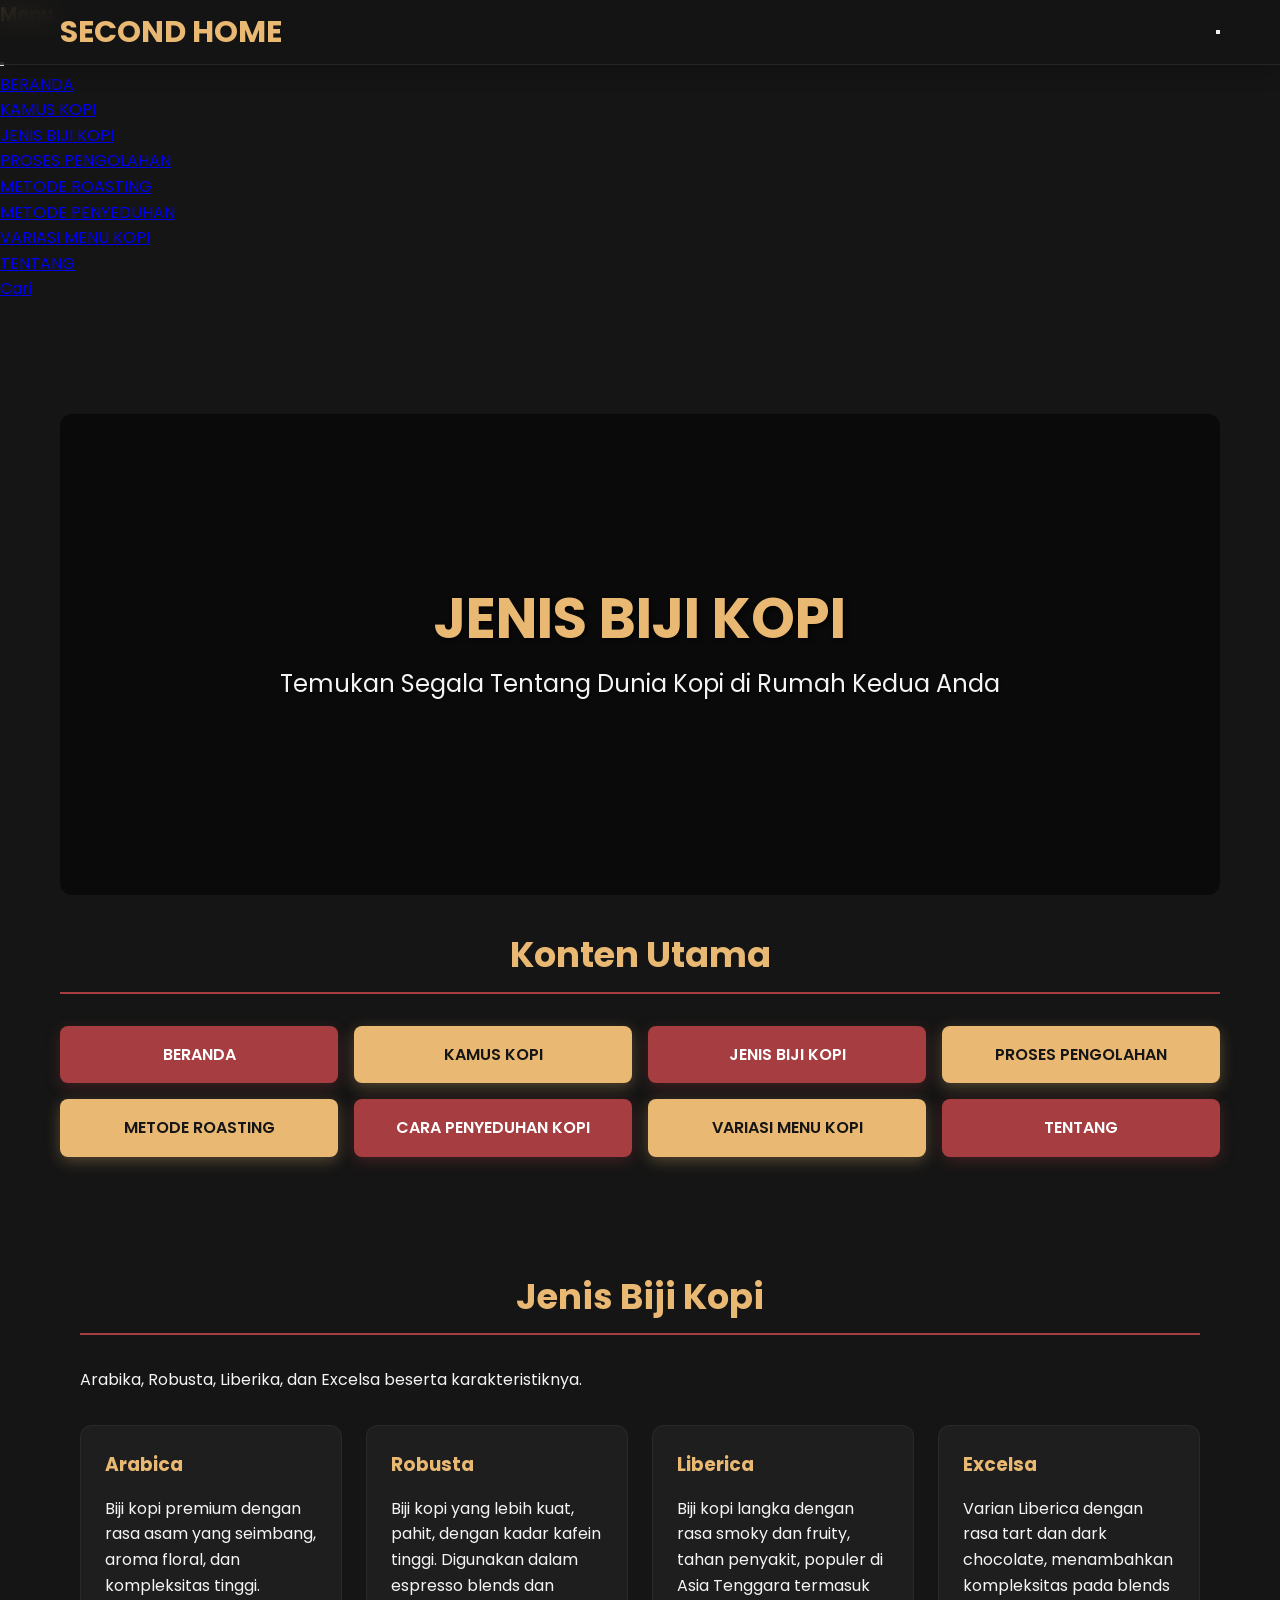
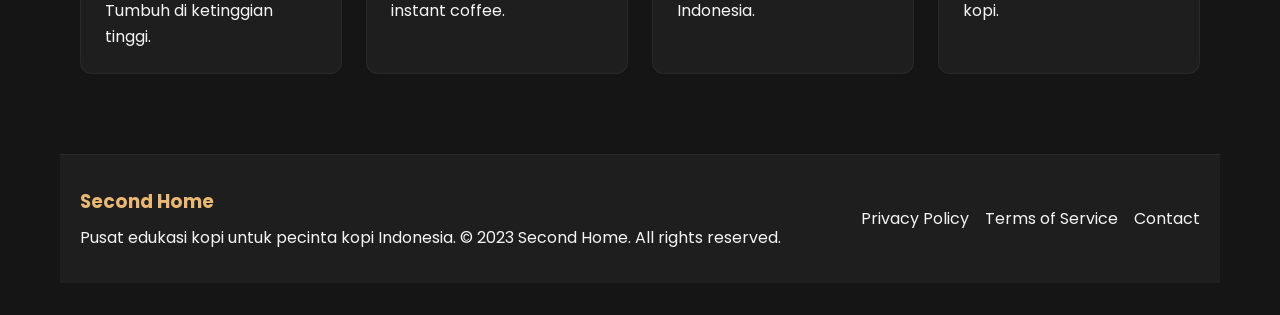
==== biji.html @ 1b3e46ab "progress" ====
<!DOCTYPE html>
<html lang="id">
<head>
    <meta charset="UTF-8">
    <meta name="viewport" content="width=device-width, initial-scale=1.0">
    <title>Jenis Biji Kopi - Second Home</title>
    <link rel="preconnect" href="https://fonts.googleapis.com">
    <link rel="preconnect" href="https://fonts.gstatic.com" crossorigin>
    <link href="https://fonts.googleapis.com/css2?family=Poppins:wght@400;500;600;700&display=swap" rel="stylesheet">

    <style>
        /* --- VARIABEL WARNA & GLOBAL --- */
        :root {
            --primary-dark: #151515;
            --accent-red: #A63D40;
            --accent-gold: #E9B872;
            --light-gold: #f5d4a1;
            --text-light: #f4f4f4;
            --bg-card: #2c2c2c;
            --bg-section: #1e1e1e;
        }

        * { margin: 0; padding: 0; box-sizing: border-box; }
        html { scroll-behavior: smooth; }

        body {
            font-family: 'Poppins', sans-serif;
            background-color: var(--primary-dark);
            color: var(--text-light);
            line-height: 1.6;
        }

        .container {
            max-width: 1200px;
            margin: 0 auto;
            padding: 0 20px;
        }

        /* --- TYPOGRAPHY --- */
        h1, h2, h3 {
            color: var(--accent-gold);
            margin-bottom: 1rem;
        }

        h2 {
            font-size: 2.2rem;
            text-align: center;
            margin-bottom: 2rem;
            padding-bottom: .5rem;
            border-bottom: 2px solid var(--accent-red);
        }

        /* --- HEADER NAVIGASI --- */
        .main-header {
            background-color: rgba(21, 21, 21, 0.85);
            padding: .8rem 0;
            position: fixed;
            width: 100%;
            top: 0;
            z-index: 1000;
            backdrop-filter: blur(12px);
            border-bottom: 1px solid rgba(255,255,255,0.08);
            box-shadow: 0 4px 20px rgba(0,0,0,0.25);
        }

        .main-header .container {
            display: flex;
            justify-content: space-between;
            align-items: center;
        }

        .logo-container {
            display: flex;
            align-items: center;
            gap: 0.5rem;
        }

        .logo-icon {
            font-size: 2rem;
            color: var(--accent-gold);
        }

        .logo {
            color: var(--accent-gold);
            font-size: 1.9rem;
            font-weight: 700;
            margin: 0;
            line-height: 1;
        }

        .main-nav ul {
            list-style: none;
            display: flex;
            gap: 2rem;
            align-items: center;
        }

        .nav-icon {
            font-size: 1.5rem;
            color: var(--text-light);
            text-decoration: none;
            padding: 0.5rem;
            border-radius: 4px;
            transition: 0.25s;
        }

        .nav-icon:hover {
            background: rgba(255, 255, 255, 0.1);
            color: var(--accent-gold);
        }

        .main-nav a {
            color: var(--text-light);
            text-decoration: none;
            padding: .55rem 1rem;
            border-radius: 8px;
            transition: .25s;
        }

        .main-nav a:hover,
        .main-nav a.active {
            background: var(--accent-red);
            color: white;
        }

        .main-content { margin-top: 80px; padding: 2rem 0; }

        .bean-card {
            background: var(--bg-section);
            padding: 1.5rem;
            border-radius: 12px;
            border: 1px solid rgba(255,255,255,0.05);
        }

        .bean-card:hover {
            transform: translateY(-5px);
            transition: 0.3s;
        }

        /* --- FOOTER --- */
        .footer {
            background: var(--bg-section);
            padding: 2rem 0;
            margin-top: 3rem;
            border-top: 1px solid rgba(255,255,255,0.05);
        }

        .footer .container > div {
            display: flex;
            justify-content: space-between;
            align-items: center;
            flex-wrap: wrap;
            gap: 1rem;
        }

        .footer-info h3 {
            color: var(--accent-gold);
            margin-bottom: 0.5rem;
        }

        .footer-info p {
            color: var(--text-light);
        }

        .footer-links {
            display: flex;
            gap: 1rem;
        }

        .footer-links a {
            color: var(--text-light);
            text-decoration: none;
        }

        .footer-links a:hover {
            color: var(--accent-gold);
        }
    </style>
</head>
<body>

<header class="main-header">
        <div class="container">
            <div class="logo-container">
                <h1 class="logo">SECOND HOME</h1>
            </div>
            <nav class="main-nav">
                <ul>
                    <li><a href="#" class="nav-icon"><i class="fas fa-search"></i></a></li>
                    <li><a href="#" class="nav-icon"><i class="fas fa-bars"></i></a></li>
                </ul>
            </nav>
            <button class="mobile-menu-toggle" id="mobileMenuToggle">
                <i class="fas fa-bars"></i>
            </button>
        </div>
    </header>

    <!-- Mobile Menu -->
    <div class="mobile-menu" id="mobileMenu">
        <div class="mobile-menu-header">
            <h3 style="color: var(--accent-gold);">Menu</h3>
            <button class="mobile-menu-close" id="mobileMenuClose">
                <i class="fas fa-times"></i>
            </button>
        </div>
        <ul>
            <li><a href="index.html">BERANDA</a></li>
            <li><a href="kamus.html">KAMUS KOPI</a></li>
            <li><a href="biji.html">JENIS BIJI KOPI</a></li>
            <li><a href="proses.html">PROSES PENGOLAHAN</a></li>
            <li><a href="roasting.html">METODE ROASTING</a></li>
            <li><a href="seduh.html">METODE PENYEDUHAN</a></li>
            <li><a href="menu.html">VARIASI MENU KOPI</a></li>
            <li><a href="tentang.html">TENTANG</a></li>
            <li><a href="#"><i class="fas fa-search"></i> Cari</a></li>
        </ul>
    </div>
    <div class="overlay" id="overlay"></div>

    <main class="main-content">
        <div class="container">
            <!-- Hero Section -->
            <div class="hero-section" style="text-align: center; padding: 10rem 0; background: linear-gradient(rgba(0,0,0,0.5), rgba(0,0,0,0.5)), url('https://images.unsplash.com/photo-1495474472287-4d71bcdd2085?ixlib=rb-4.0.3&ixid=M3wxMjA3fDB8MHxwaG90by1wYWdlfHx8fGVufDB8fHx8fA%3D%3D&auto=format&fit=crop&w=2070&q=80'); background-size: cover; background-position: center; border-radius: 12px; margin-bottom: 2rem;">
                <div class="hero-content" style="max-width: 1200px; margin: 0 auto;">
                    <h1 style="font-size: 3.5rem; color: var(--accent-gold); margin-bottom: 0.1rem; text-shadow: 2px 2px 4px rgba(0,0,0,0.7);">JENIS BIJI KOPI</h1>
                    <p style="font-size: 1.5rem; color: var(--text-light); margin-bottom: 2rem; text-shadow: 1px 1px 2px rgba(0,0,0,0.7);">Temukan Segala Tentang Dunia Kopi di Rumah Kedua Anda</p>
                </div>
            </div>

            <!-- Buttons to Main Features -->
            <div class="features-buttons" style="text-align: center; margin-bottom: 3rem;">
                <h2 style="color: var(--accent-gold); margin-bottom: 2rem;">Konten Utama</h2>
                <div style="display: grid; grid-template-columns: repeat(4, 1fr); gap: 1rem; justify-content: center; max-width: 1200px; margin: 0 auto;">
                    <a href="index.html" class="feature-btn" style="background: var(--accent-red); color: white; padding: 1rem 2rem; text-decoration: none; border-radius: 8px; font-weight: 600; transition: 0.3s; box-shadow: 0 4px 15px rgba(166, 61, 64, 0.3);">BERANDA</a>
                    <a href="kamus.html" class="feature-btn" style="background: var(--accent-gold); color: var(--primary-dark); padding: 1rem 2rem; text-decoration: none; border-radius: 8px; font-weight: 600; transition: 0.3s; box-shadow: 0 4px 15px rgba(233, 184, 114, 0.3);">KAMUS KOPI</a>
                    <a href="proses.html" class="feature-btn" style="background: var(--accent-red); color: white; padding: 1rem 2rem; text-decoration: none; border-radius: 8px; font-weight: 600; transition: 0.3s; box-shadow: 0 4px 15px rgba(166, 61, 64, 0.3);">JENIS BIJI KOPI</a>
                    <a href="roasting.html" class="feature-btn" style="background: var(--accent-gold); color: var(--primary-dark); padding: 1rem 2rem; text-decoration: none; border-radius: 8px; font-weight: 600; transition: 0.3s; box-shadow: 0 4px 15px rgba(233, 184, 114, 0.3);">PROSES PENGOLAHAN</a>
                    <a href="seduh.html" class="feature-btn" style="background: var(--accent-gold); color: var(--primary-dark); padding: 1rem 2rem; text-decoration: none; border-radius: 8px; font-weight: 600; transition: 0.3s; box-shadow: 0 4px 15px rgba(233, 184, 114, 0.3);">METODE ROASTING</a>
                    <a href="seduh.html" class="feature-btn" style="background: var(--accent-red); color: white; padding: 1rem 2rem; text-decoration: none; border-radius: 8px; font-weight: 600; transition: 0.3s; box-shadow: 0 4px 15px rgba(166, 61, 64, 0.3);">CARA PENYEDUHAN KOPI</a>
                    <a href="menu.html" class="feature-btn" style="background: var(--accent-gold); color: var(--primary-dark); padding: 1rem 2rem; text-decoration: none; border-radius: 8px; font-weight: 600; transition: 0.3s; box-shadow: 0 4px 15px rgba(233, 184, 114, 0.3);">VARIASI MENU KOPI</a>
                    <a href="seduh.html" class="feature-btn" style="background: var(--accent-red); color: white; padding: 1rem 2rem; text-decoration: none; border-radius: 8px; font-weight: 600; transition: 0.3s; box-shadow: 0 4px 15px rgba(166, 61, 64, 0.3);">TENTANG</a>
                </div>
            </div>
<main class="main-content">
    <div class="container">
        <h2>Jenis Biji Kopi</h2>
        <p>Arabika, Robusta, Liberika, dan Excelsa beserta karakteristiknya.</p>
        <div style="display: grid; grid-template-columns: repeat(auto-fit, minmax(250px, 1fr)); gap: 1.5rem; margin-top: 2rem;">
            <div class="bean-card">
                <h3>Arabica</h3>
                <p>Biji kopi premium dengan rasa asam yang seimbang, aroma floral, dan kompleksitas tinggi. Tumbuh di ketinggian tinggi.</p>
            </div>
            <div class="bean-card">
                <h3>Robusta</h3>
                <p>Biji kopi yang lebih kuat, pahit, dengan kadar kafein tinggi. Digunakan dalam espresso blends dan instant coffee.</p>
            </div>
            <div class="bean-card">
                <h3>Liberica</h3>
                <p>Biji kopi langka dengan rasa smoky dan fruity, tahan penyakit, populer di Asia Tenggara termasuk Indonesia.</p>
            </div>
            <div class="bean-card">
                <h3>Excelsa</h3>
                <p>Varian Liberica dengan rasa tart dan dark chocolate, menambahkan kompleksitas pada blends kopi.</p>
            </div>
        </div>
    </div>
</main>

<footer class="footer">
    <div class="container">
        <div>
            <div class="footer-info">
                <h3>Second Home</h3>
                <p>Pusat edukasi kopi untuk pecinta kopi Indonesia. © 2023 Second Home. All rights reserved.</p>
            </div>
            <div class="footer-links">
                <a href="#">Privacy Policy</a>
                <a href="#">Terms of Service</a>
                <a href="#">Contact</a>
            </div>
        </div>
    </div>
</footer>

</body>
</html>
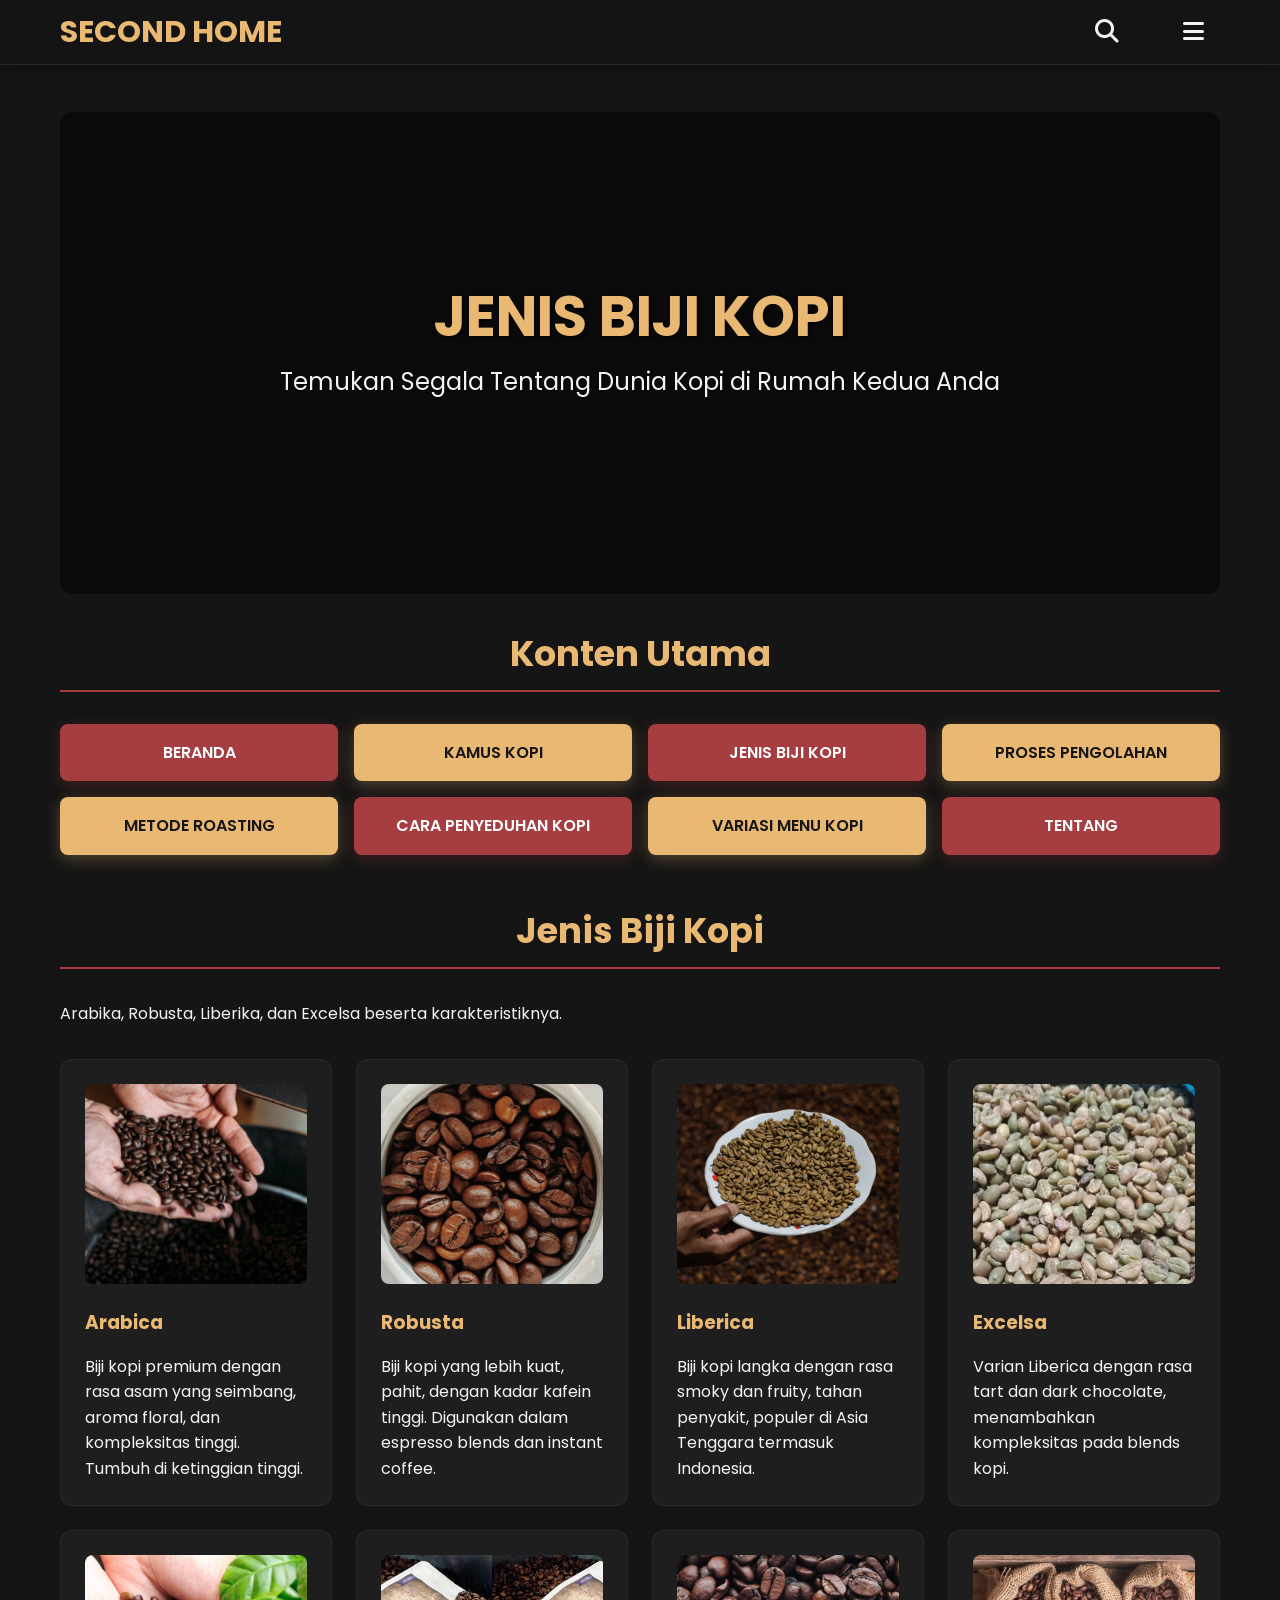
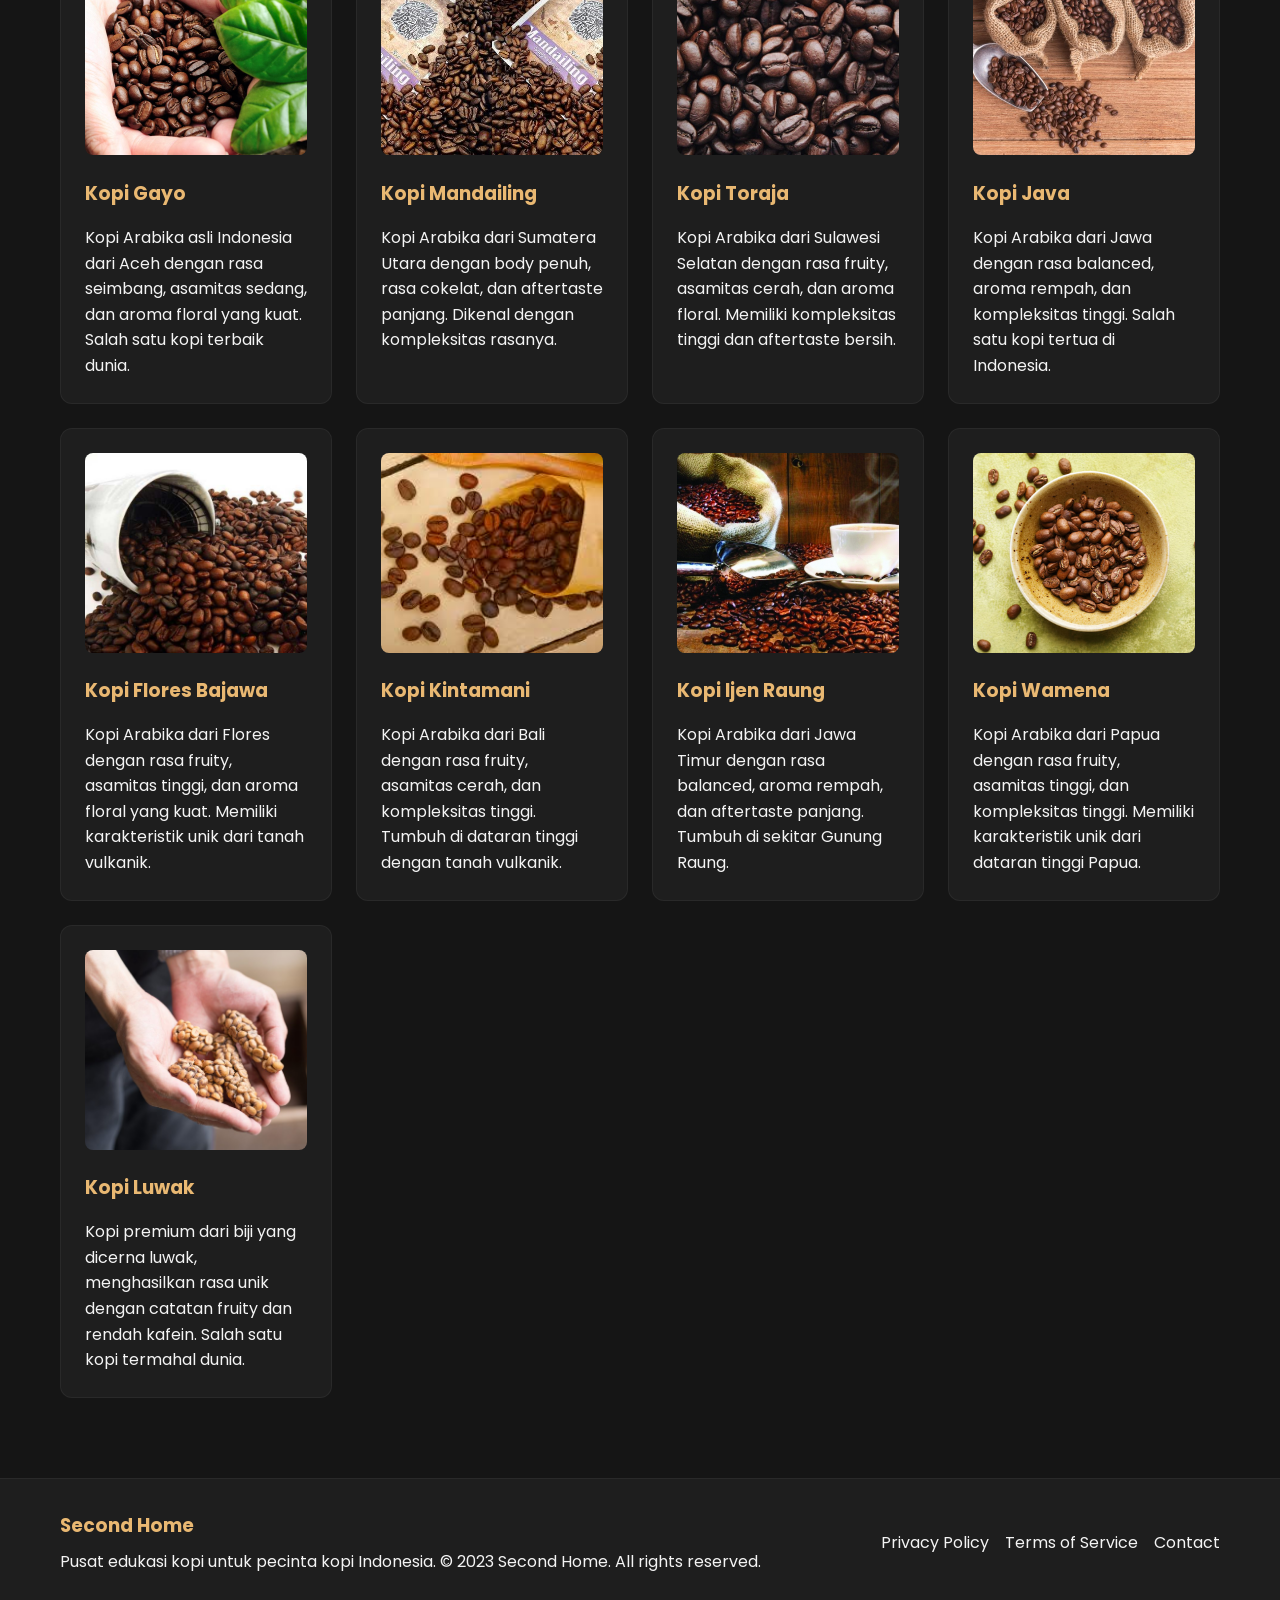
==== commit c80efa8b: "progress" ====
--- a/biji.html
+++ b/biji.html
@@ -7,6 +7,7 @@
     <link rel="preconnect" href="https://fonts.googleapis.com">
     <link rel="preconnect" href="https://fonts.gstatic.com" crossorigin>
     <link href="https://fonts.googleapis.com/css2?family=Poppins:wght@400;500;600;700&display=swap" rel="stylesheet">
+    <link rel="stylesheet" href="https://cdnjs.cloudflare.com/ajax/libs/font-awesome/6.4.0/css/all.min.css">
 
     <style>
         /* --- VARIABEL WARNA & GLOBAL --- */
@@ -123,18 +124,22 @@
             color: white;
         }
 
-        .main-content { margin-top: 80px; padding: 2rem 0; }
+        .main-content { 
+            margin-top: 80px; 
+            padding: 2rem 0; 
+        }
 
         .bean-card {
             background: var(--bg-section);
             padding: 1.5rem;
             border-radius: 12px;
             border: 1px solid rgba(255,255,255,0.05);
+            transition: transform 0.3s ease, box-shadow 0.3s ease;
         }
 
         .bean-card:hover {
             transform: translateY(-5px);
-            transition: 0.3s;
+            box-shadow: 0 10px 20px rgba(0,0,0,0.2);
         }
 
         /* --- FOOTER --- */
@@ -175,93 +180,328 @@
         .footer-links a:hover {
             color: var(--accent-gold);
         }
+
+        /* Mobile Menu Styles */
+        .mobile-menu-toggle {
+            display: none;
+            background: none;
+            border: none;
+            color: var(--text-light);
+            font-size: 1.5rem;
+            cursor: pointer;
+        }
+
+        .mobile-menu {
+            display: none;
+            position: fixed;
+            top: 0;
+            right: -100%;
+            width: 80%;
+            max-width: 300px;
+            height: 100vh;
+            background-color: var(--primary-dark);
+            z-index: 1001;
+            padding: 2rem;
+            transition: right 0.3s ease;
+            box-shadow: -5px 0 15px rgba(0, 0, 0, 0.3);
+            overflow-y: auto;
+        }
+
+        .mobile-menu.active {
+            right: 0;
+        }
+
+        .mobile-menu-header {
+            display: flex;
+            justify-content: space-between;
+            align-items: center;
+            margin-bottom: 2rem;
+            padding-bottom: 1rem;
+            border-bottom: 1px solid rgba(255, 255, 255, 0.1);
+        }
+
+        .mobile-menu-close {
+            background: none;
+            border: none;
+            color: var(--text-light);
+            font-size: 1.5rem;
+            cursor: pointer;
+        }
+
+        .mobile-menu ul {
+            list-style: none;
+        }
+
+        .mobile-menu li {
+            margin-bottom: 1rem;
+        }
+
+        .mobile-menu a {
+            color: var(--text-light);
+            text-decoration: none;
+            font-size: 1.1rem;
+            display: block;
+            padding: 0.8rem 1rem;
+            border-radius: 8px;
+            transition: background-color 0.3s;
+        }
+
+        .mobile-menu a:hover {
+            background-color: var(--accent-red);
+        }
+
+        .overlay {
+            display: none;
+            position: fixed;
+            top: 0;
+            left: 0;
+            width: 100%;
+            height: 100%;
+            background-color: rgba(0, 0, 0, 0.5);
+            z-index: 999;
+        }
+
+        .overlay.active {
+            display: block;
+        }
+
+        /* Media Queries untuk Responsif */
+        @media (max-width: 992px) {
+            .features-buttons div {
+                grid-template-columns: repeat(2, 1fr) !important;
+            }
+        }
+
+        @media (max-width: 768px) {
+            .main-header {
+                padding: 1rem 0;
+            }
+            
+            .logo {
+                font-size: 1.5rem;
+            }
+            
+            .main-nav {
+                display: none;
+            }
+            
+            .mobile-menu-toggle {
+                display: block;
+            }
+            
+            .main-content {
+                margin-top: 70px;
+                padding: 1rem 0;
+            }
+            
+            .container {
+                padding: 0 15px;
+            }
+            
+            h2 {
+                font-size: 1.8rem;
+            }
+            
+            .hero-section {
+                padding: 5rem 0 !important;
+            }
+            
+            .hero-section h1 {
+                font-size: 2.5rem !important;
+            }
+            
+            .hero-section p {
+                font-size: 1.2rem !important;
+            }
+            
+            .features-buttons div {
+                grid-template-columns: 1fr !important;
+                gap: 1rem !important;
+            }
+            
+            .feature-btn {
+                padding: 1rem !important;
+                font-size: 0.9rem !important;
+            }
+            
+            .bean-card {
+                padding: 1.2rem !important;
+            }
+            
+            .footer .container > div {
+                flex-direction: column;
+                text-align: center;
+            }
+            
+            .footer-links {
+                margin-top: 1rem;
+            }
+        }
+
+        @media (max-width: 480px) {
+            .hero-section h1 {
+                font-size: 2rem !important;
+            }
+            
+            .hero-section p {
+                font-size: 1rem !important;
+            }
+            
+            .feature-btn {
+                padding: 0.8rem 1.5rem !important;
+                font-size: 0.85rem !important;
+            }
+            
+            .bean-card {
+                padding: 1rem !important;
+            }
+            
+            .bean-card h3 {
+                font-size: 1.1rem;
+            }
+            
+            .bean-card p {
+                font-size: 0.9rem;
+            }
+        }
     </style>
 </head>
 <body>
 
 <header class="main-header">
-        <div class="container">
-            <div class="logo-container">
-                <h1 class="logo">SECOND HOME</h1>
-            </div>
-            <nav class="main-nav">
-                <ul>
-                    <li><a href="#" class="nav-icon"><i class="fas fa-search"></i></a></li>
-                    <li><a href="#" class="nav-icon"><i class="fas fa-bars"></i></a></li>
-                </ul>
-            </nav>
-            <button class="mobile-menu-toggle" id="mobileMenuToggle">
-                <i class="fas fa-bars"></i>
-            </button>
+    <div class="container">
+        <div class="logo-container">
+            <h1 class="logo">SECOND HOME</h1>
         </div>
-    </header>
-
-    <!-- Mobile Menu -->
-    <div class="mobile-menu" id="mobileMenu">
-        <div class="mobile-menu-header">
-            <h3 style="color: var(--accent-gold);">Menu</h3>
-            <button class="mobile-menu-close" id="mobileMenuClose">
-                <i class="fas fa-times"></i>
-            </button>
-        </div>
-        <ul>
-            <li><a href="index.html">BERANDA</a></li>
-            <li><a href="kamus.html">KAMUS KOPI</a></li>
-            <li><a href="biji.html">JENIS BIJI KOPI</a></li>
-            <li><a href="proses.html">PROSES PENGOLAHAN</a></li>
-            <li><a href="roasting.html">METODE ROASTING</a></li>
-            <li><a href="seduh.html">METODE PENYEDUHAN</a></li>
-            <li><a href="menu.html">VARIASI MENU KOPI</a></li>
-            <li><a href="tentang.html">TENTANG</a></li>
-            <li><a href="#"><i class="fas fa-search"></i> Cari</a></li>
-        </ul>
+        <nav class="main-nav">
+            <ul>
+                <li><a href="#" class="nav-icon"><i class="fas fa-search"></i></a></li>
+                <li><a href="#" class="nav-icon"><i class="fas fa-bars"></i></a></li>
+            </ul>
+        </nav>
+        <button class="mobile-menu-toggle" id="mobileMenuToggle">
+            <i class="fas fa-bars"></i>
+        </button>
     </div>
-    <div class="overlay" id="overlay"></div>
-
-    <main class="main-content">
-        <div class="container">
-            <!-- Hero Section -->
-            <div class="hero-section" style="text-align: center; padding: 10rem 0; background: linear-gradient(rgba(0,0,0,0.5), rgba(0,0,0,0.5)), url('https://images.unsplash.com/photo-1495474472287-4d71bcdd2085?ixlib=rb-4.0.3&ixid=M3wxMjA3fDB8MHxwaG90by1wYWdlfHx8fGVufDB8fHx8fA%3D%3D&auto=format&fit=crop&w=2070&q=80'); background-size: cover; background-position: center; border-radius: 12px; margin-bottom: 2rem;">
-                <div class="hero-content" style="max-width: 1200px; margin: 0 auto;">
-                    <h1 style="font-size: 3.5rem; color: var(--accent-gold); margin-bottom: 0.1rem; text-shadow: 2px 2px 4px rgba(0,0,0,0.7);">JENIS BIJI KOPI</h1>
-                    <p style="font-size: 1.5rem; color: var(--text-light); margin-bottom: 2rem; text-shadow: 1px 1px 2px rgba(0,0,0,0.7);">Temukan Segala Tentang Dunia Kopi di Rumah Kedua Anda</p>
-                </div>
-            </div>
-
-            <!-- Buttons to Main Features -->
-            <div class="features-buttons" style="text-align: center; margin-bottom: 3rem;">
-                <h2 style="color: var(--accent-gold); margin-bottom: 2rem;">Konten Utama</h2>
-                <div style="display: grid; grid-template-columns: repeat(4, 1fr); gap: 1rem; justify-content: center; max-width: 1200px; margin: 0 auto;">
-                    <a href="index.html" class="feature-btn" style="background: var(--accent-red); color: white; padding: 1rem 2rem; text-decoration: none; border-radius: 8px; font-weight: 600; transition: 0.3s; box-shadow: 0 4px 15px rgba(166, 61, 64, 0.3);">BERANDA</a>
-                    <a href="kamus.html" class="feature-btn" style="background: var(--accent-gold); color: var(--primary-dark); padding: 1rem 2rem; text-decoration: none; border-radius: 8px; font-weight: 600; transition: 0.3s; box-shadow: 0 4px 15px rgba(233, 184, 114, 0.3);">KAMUS KOPI</a>
-                    <a href="proses.html" class="feature-btn" style="background: var(--accent-red); color: white; padding: 1rem 2rem; text-decoration: none; border-radius: 8px; font-weight: 600; transition: 0.3s; box-shadow: 0 4px 15px rgba(166, 61, 64, 0.3);">JENIS BIJI KOPI</a>
-                    <a href="roasting.html" class="feature-btn" style="background: var(--accent-gold); color: var(--primary-dark); padding: 1rem 2rem; text-decoration: none; border-radius: 8px; font-weight: 600; transition: 0.3s; box-shadow: 0 4px 15px rgba(233, 184, 114, 0.3);">PROSES PENGOLAHAN</a>
-                    <a href="seduh.html" class="feature-btn" style="background: var(--accent-gold); color: var(--primary-dark); padding: 1rem 2rem; text-decoration: none; border-radius: 8px; font-weight: 600; transition: 0.3s; box-shadow: 0 4px 15px rgba(233, 184, 114, 0.3);">METODE ROASTING</a>
-                    <a href="seduh.html" class="feature-btn" style="background: var(--accent-red); color: white; padding: 1rem 2rem; text-decoration: none; border-radius: 8px; font-weight: 600; transition: 0.3s; box-shadow: 0 4px 15px rgba(166, 61, 64, 0.3);">CARA PENYEDUHAN KOPI</a>
-                    <a href="menu.html" class="feature-btn" style="background: var(--accent-gold); color: var(--primary-dark); padding: 1rem 2rem; text-decoration: none; border-radius: 8px; font-weight: 600; transition: 0.3s; box-shadow: 0 4px 15px rgba(233, 184, 114, 0.3);">VARIASI MENU KOPI</a>
-                    <a href="seduh.html" class="feature-btn" style="background: var(--accent-red); color: white; padding: 1rem 2rem; text-decoration: none; border-radius: 8px; font-weight: 600; transition: 0.3s; box-shadow: 0 4px 15px rgba(166, 61, 64, 0.3);">TENTANG</a>
-                </div>
-            </div>
+</header>
+
+<!-- Mobile Menu -->
+<div class="mobile-menu" id="mobileMenu">
+    <div class="mobile-menu-header">
+        <h3 style="color: var(--accent-gold);">Menu</h3>
+        <button class="mobile-menu-close" id="mobileMenuClose">
+            <i class="fas fa-times"></i>
+        </button>
+    </div>
+    <ul>
+        <li><a href="index.html">BERANDA</a></li>
+        <li><a href="kamus.html">KAMUS KOPI</a></li>
+        <li><a href="biji.html">JENIS BIJI KOPI</a></li>
+        <li><a href="proses.html">PROSES PENGOLAHAN</a></li>
+        <li><a href="roasting.html">METODE ROASTING</a></li>
+        <li><a href="seduh.html">METODE PENYEDUHAN</a></li>
+        <li><a href="menu.html">VARIASI MENU KOPI</a></li>
+        <li><a href="tentang.html">TENTANG</a></li>
+        <li><a href="#"><i class="fas fa-search"></i> Cari</a></li>
+    </ul>
+</div>
+<div class="overlay" id="overlay"></div>
+
 <main class="main-content">
     <div class="container">
-        <h2>Jenis Biji Kopi</h2>
-        <p>Arabika, Robusta, Liberika, dan Excelsa beserta karakteristiknya.</p>
-        <div style="display: grid; grid-template-columns: repeat(auto-fit, minmax(250px, 1fr)); gap: 1.5rem; margin-top: 2rem;">
-            <div class="bean-card">
-                <h3>Arabica</h3>
-                <p>Biji kopi premium dengan rasa asam yang seimbang, aroma floral, dan kompleksitas tinggi. Tumbuh di ketinggian tinggi.</p>
+        <!-- Hero Section -->
+        <div class="hero-section" style="text-align: center; padding: 10rem 0; background: linear-gradient(rgba(0,0,0,0.5), rgba(0,0,0,0.5)), url('https://images.unsplash.com/photo-1495474472287-4d71bcdd2085?ixlib=rb-4.0.3&ixid=M3wxMjA3fDB8MHxwaG90by1wYWdlfHx8fGVufDB8fHx8fA%3D%3D&auto=format&fit=crop&w=2070&q=80'); background-size: cover; background-position: center; border-radius: 12px; margin-bottom: 2rem;">
+            <div class="hero-content" style="max-width: 1200px; margin: 0 auto;">
+                <h1 style="font-size: 3.5rem; color: var(--accent-gold); margin-bottom: 0.1rem; text-shadow: 2px 2px 4px rgba(0,0,0,0.7);">JENIS BIJI KOPI</h1>
+                <p style="font-size: 1.5rem; color: var(--text-light); margin-bottom: 2rem; text-shadow: 1px 1px 2px rgba(0,0,0,0.7);">Temukan Segala Tentang Dunia Kopi di Rumah Kedua Anda</p>
             </div>
-            <div class="bean-card">
-                <h3>Robusta</h3>
-                <p>Biji kopi yang lebih kuat, pahit, dengan kadar kafein tinggi. Digunakan dalam espresso blends dan instant coffee.</p>
+        </div>
+
+        <!-- Buttons to Main Features -->
+        <div class="features-buttons" style="text-align: center; margin-bottom: 3rem;">
+            <h2 style="color: var(--accent-gold); margin-bottom: 2rem;">Konten Utama</h2>
+            <div style="display: grid; grid-template-columns: repeat(4, 1fr); gap: 1rem; justify-content: center; max-width: 1200px; margin: 0 auto;">
+                <a href="beranda.html" class="feature-btn" style="background: var(--accent-red); color: white; padding: 1rem 2rem; text-decoration: none; border-radius: 8px; font-weight: 600; transition: 0.3s; box-shadow: 0 4px 15px rgba(166, 61, 64, 0.3);">BERANDA</a>
+                <a href="kamus.html" class="feature-btn" style="background: var(--accent-gold); color: var(--primary-dark); padding: 1rem 2rem; text-decoration: none; border-radius: 8px; font-weight: 600; transition: 0.3s; box-shadow: 0 4px 15px rgba(233, 184, 114, 0.3);">KAMUS KOPI</a>
+                <a href="biji.html" class="feature-btn" style="background: var(--accent-red); color: white; padding: 1rem 2rem; text-decoration: none; border-radius: 8px; font-weight: 600; transition: 0.3s; box-shadow: 0 4px 15px rgba(166, 61, 64, 0.3);">JENIS BIJI KOPI</a>
+                <a href="proses.html" class="feature-btn" style="background: var(--accent-gold); color: var(--primary-dark); padding: 1rem 2rem; text-decoration: none; border-radius: 8px; font-weight: 600; transition: 0.3s; box-shadow: 0 4px 15px rgba(233, 184, 114, 0.3);">PROSES PENGOLAHAN</a>
+                <a href="roasting.html" class="feature-btn" style="background: var(--accent-gold); color: var(--primary-dark); padding: 1rem 2rem; text-decoration: none; border-radius: 8px; font-weight: 600; transition: 0.3s; box-shadow: 0 4px 15px rgba(233, 184, 114, 0.3);">METODE ROASTING</a>
+                <a href="seduh.html" class="feature-btn" style="background: var(--accent-red); color: white; padding: 1rem 2rem; text-decoration: none; border-radius: 8px; font-weight: 600; transition: 0.3s; box-shadow: 0 4px 15px rgba(166, 61, 64, 0.3);">CARA PENYEDUHAN KOPI</a>
+                <a href="menu.html" class="feature-btn" style="background: var(--accent-gold); color: var(--primary-dark); padding: 1rem 2rem; text-decoration: none; border-radius: 8px; font-weight: 600; transition: 0.3s; box-shadow: 0 4px 15px rgba(233, 184, 114, 0.3);">VARIASI MENU KOPI</a>
+                <a href="seduh.html" class="feature-btn" style="background: var(--accent-red); color: white; padding: 1rem 2rem; text-decoration: none; border-radius: 8px; font-weight: 600; transition: 0.3s; box-shadow: 0 4px 15px rgba(166, 61, 64, 0.3);">TENTANG</a>
             </div>
-            <div class="bean-card">
-                <h3>Liberica</h3>
-                <p>Biji kopi langka dengan rasa smoky dan fruity, tahan penyakit, populer di Asia Tenggara termasuk Indonesia.</p>
-            </div>
-            <div class="bean-card">
-                <h3>Excelsa</h3>
-                <p>Varian Liberica dengan rasa tart dan dark chocolate, menambahkan kompleksitas pada blends kopi.</p>
+        </div>
+
+        <!-- Jenis Biji Kopi Section -->
+        <div class="biji-section">
+            <h2>Jenis Biji Kopi</h2>
+            <p>Arabika, Robusta, Liberika, dan Excelsa beserta karakteristiknya.</p>
+            <div style="display: grid; grid-template-columns: repeat(auto-fit, minmax(250px, 1fr)); gap: 1.5rem; margin-top: 2rem;">
+                <div class="bean-card">
+                    <img src="gambar/biji-arabika.jpg" alt="Arabica" style="width: 100%; height: 200px; object-fit: cover; border-radius: 8px; margin-bottom: 1rem;">
+                    <h3>Arabica</h3>
+                    <p>Biji kopi premium dengan rasa asam yang seimbang, aroma floral, dan kompleksitas tinggi. Tumbuh di ketinggian tinggi.</p>
+                </div>
+                <div class="bean-card">
+                    <img src="jenisbiji/robusta.jpg" alt="Robusta" style="width: 100%; height: 200px; object-fit: cover; border-radius: 8px; margin-bottom: 1rem;">
+                    <h3>Robusta</h3>
+                    <p>Biji kopi yang lebih kuat, pahit, dengan kadar kafein tinggi. Digunakan dalam espresso blends dan instant coffee.</p>
+                </div>
+                <div class="bean-card">
+                    <img src="jenisbiji/liberika.jpg" alt="Liberica" style="width: 100%; height: 200px; object-fit: cover; border-radius: 8px; margin-bottom: 1rem;">
+                    <h3>Liberica</h3>
+                    <p>Biji kopi langka dengan rasa smoky dan fruity, tahan penyakit, populer di Asia Tenggara termasuk Indonesia.</p>
+                </div>
+                <div class="bean-card">
+                    <img src="jenisbiji/excelsa.jpeg" alt="Excelsa" style="width: 100%; height: 200px; object-fit: cover; border-radius: 8px; margin-bottom: 1rem;">
+                    <h3>Excelsa</h3>
+                    <p>Varian Liberica dengan rasa tart dan dark chocolate, menambahkan kompleksitas pada blends kopi.</p>
+                </div>
+                <div class="bean-card">
+                    <img src="jenisbiji/gayo.jpeg" alt="Kopi Gayo" style="width: 100%; height: 200px; object-fit: cover; border-radius: 8px; margin-bottom: 1rem;">
+                    <h3>Kopi Gayo</h3>
+                    <p>Kopi Arabika asli Indonesia dari Aceh dengan rasa seimbang, asamitas sedang, dan aroma floral yang kuat. Salah satu kopi terbaik dunia.</p>
+                </div>
+                <div class="bean-card">
+                    <img src="jenisbiji/mandailing.jpg" alt="Kopi Mandailing" style="width: 100%; height: 200px; object-fit: cover; border-radius: 8px; margin-bottom: 1rem;">
+                    <h3>Kopi Mandailing</h3>
+                    <p>Kopi Arabika dari Sumatera Utara dengan body penuh, rasa cokelat, dan aftertaste panjang. Dikenal dengan kompleksitas rasanya.</p>
+                </div>
+                <div class="bean-card">
+                    <img src="jenisbiji/toraja.jpg" alt="Kopi Toraja" style="width: 100%; height: 200px; object-fit: cover; border-radius: 8px; margin-bottom: 1rem;">
+                    <h3>Kopi Toraja</h3>
+                    <p>Kopi Arabika dari Sulawesi Selatan dengan rasa fruity, asamitas cerah, dan aroma floral. Memiliki kompleksitas tinggi dan aftertaste bersih.</p>
+                </div>
+                <div class="bean-card">
+                    <img src="jenisbiji/java.jpg" alt="Kopi Java" style="width: 100%; height: 200px; object-fit: cover; border-radius: 8px; margin-bottom: 1rem;">
+                    <h3>Kopi Java</h3>
+                    <p>Kopi Arabika dari Jawa dengan rasa balanced, aroma rempah, dan kompleksitas tinggi. Salah satu kopi tertua di Indonesia.</p>
+                </div>
+                <div class="bean-card">
+                    <img src="jenisbiji/bajawaa.jpg" alt="Kopi Flores Bajawa" style="width: 100%; height: 200px; object-fit: cover; border-radius: 8px; margin-bottom: 1rem;">
+                    <h3>Kopi Flores Bajawa</h3>
+                    <p>Kopi Arabika dari Flores dengan rasa fruity, asamitas tinggi, dan aroma floral yang kuat. Memiliki karakteristik unik dari tanah vulkanik.</p>
+                </div>
+                <div class="bean-card">
+                    <img src="jenisbiji/kintamani.jpeg" alt="Kopi Kintamani" style="width: 100%; height: 200px; object-fit: cover; border-radius: 8px; margin-bottom: 1rem;">
+                    <h3>Kopi Kintamani</h3>
+                    <p>Kopi Arabika dari Bali dengan rasa fruity, asamitas cerah, dan kompleksitas tinggi. Tumbuh di dataran tinggi dengan tanah vulkanik.</p>
+                </div>
+                <div class="bean-card">
+                    <img src="jenisbiji/ijen.jpg" alt="Kopi Ijen Raung" style="width: 100%; height: 200px; object-fit: cover; border-radius: 8px; margin-bottom: 1rem;">
+                    <h3>Kopi Ijen Raung</h3>
+                    <p>Kopi Arabika dari Jawa Timur dengan rasa balanced, aroma rempah, dan aftertaste panjang. Tumbuh di sekitar Gunung Raung.</p>
+                </div>
+                <div class="bean-card">
+                    <img src="jenisbiji/wamena.jpg" alt="Kopi Wamena" style="width: 100%; height: 200px; object-fit: cover; border-radius: 8px; margin-bottom: 1rem;">
+                    <h3>Kopi Wamena</h3>
+                    <p>Kopi Arabika dari Papua dengan rasa fruity, asamitas tinggi, dan kompleksitas tinggi. Memiliki karakteristik unik dari dataran tinggi Papua.</p>
+                </div>
+                <div class="bean-card">
+                    <img src="jenisbiji/luwak.png" alt="Kopi Luwak" style="width: 100%; height: 200px; object-fit: cover; border-radius: 8px; margin-bottom: 1rem;">
+                    <h3>Kopi Luwak</h3>
+                    <p>Kopi premium dari biji yang dicerna luwak, menghasilkan rasa unik dengan catatan fruity dan rendah kafein. Salah satu kopi termahal dunia.</p>
+                </div>
             </div>
         </div>
     </div>
@@ -283,5 +523,41 @@
     </div>
 </footer>
 
+<script>
+    // Mobile Menu Toggle
+    const mobileMenuToggle = document.getElementById('mobileMenuToggle');
+    const mobileMenu = document.getElementById('mobileMenu');
+    const mobileMenuClose = document.getElementById('mobileMenuClose');
+    const overlay = document.getElementById('overlay');
+
+    mobileMenuToggle.addEventListener('click', function() {
+        mobileMenu.classList.add('active');
+        overlay.classList.add('active');
+        document.body.style.overflow = 'hidden'; // Prevent scrolling when menu is open
+    });
+
+    mobileMenuClose.addEventListener('click', function() {
+        mobileMenu.classList.remove('active');
+        overlay.classList.remove('active');
+        document.body.style.overflow = 'auto'; // Enable scrolling when menu is closed
+    });
+
+    overlay.addEventListener('click', function() {
+        mobileMenu.classList.remove('active');
+        overlay.classList.remove('active');
+        document.body.style.overflow = 'auto'; // Enable scrolling when menu is closed
+    });
+
+    // Close menu when clicking on a link
+    const mobileMenuLinks = document.querySelectorAll('.mobile-menu a');
+    mobileMenuLinks.forEach(link => {
+        link.addEventListener('click', function() {
+            mobileMenu.classList.remove('active');
+            overlay.classList.remove('active');
+            document.body.style.overflow = 'auto'; // Enable scrolling when menu is closed
+        });
+    });
+</script>
+
 </body>
-</html>
+</html>
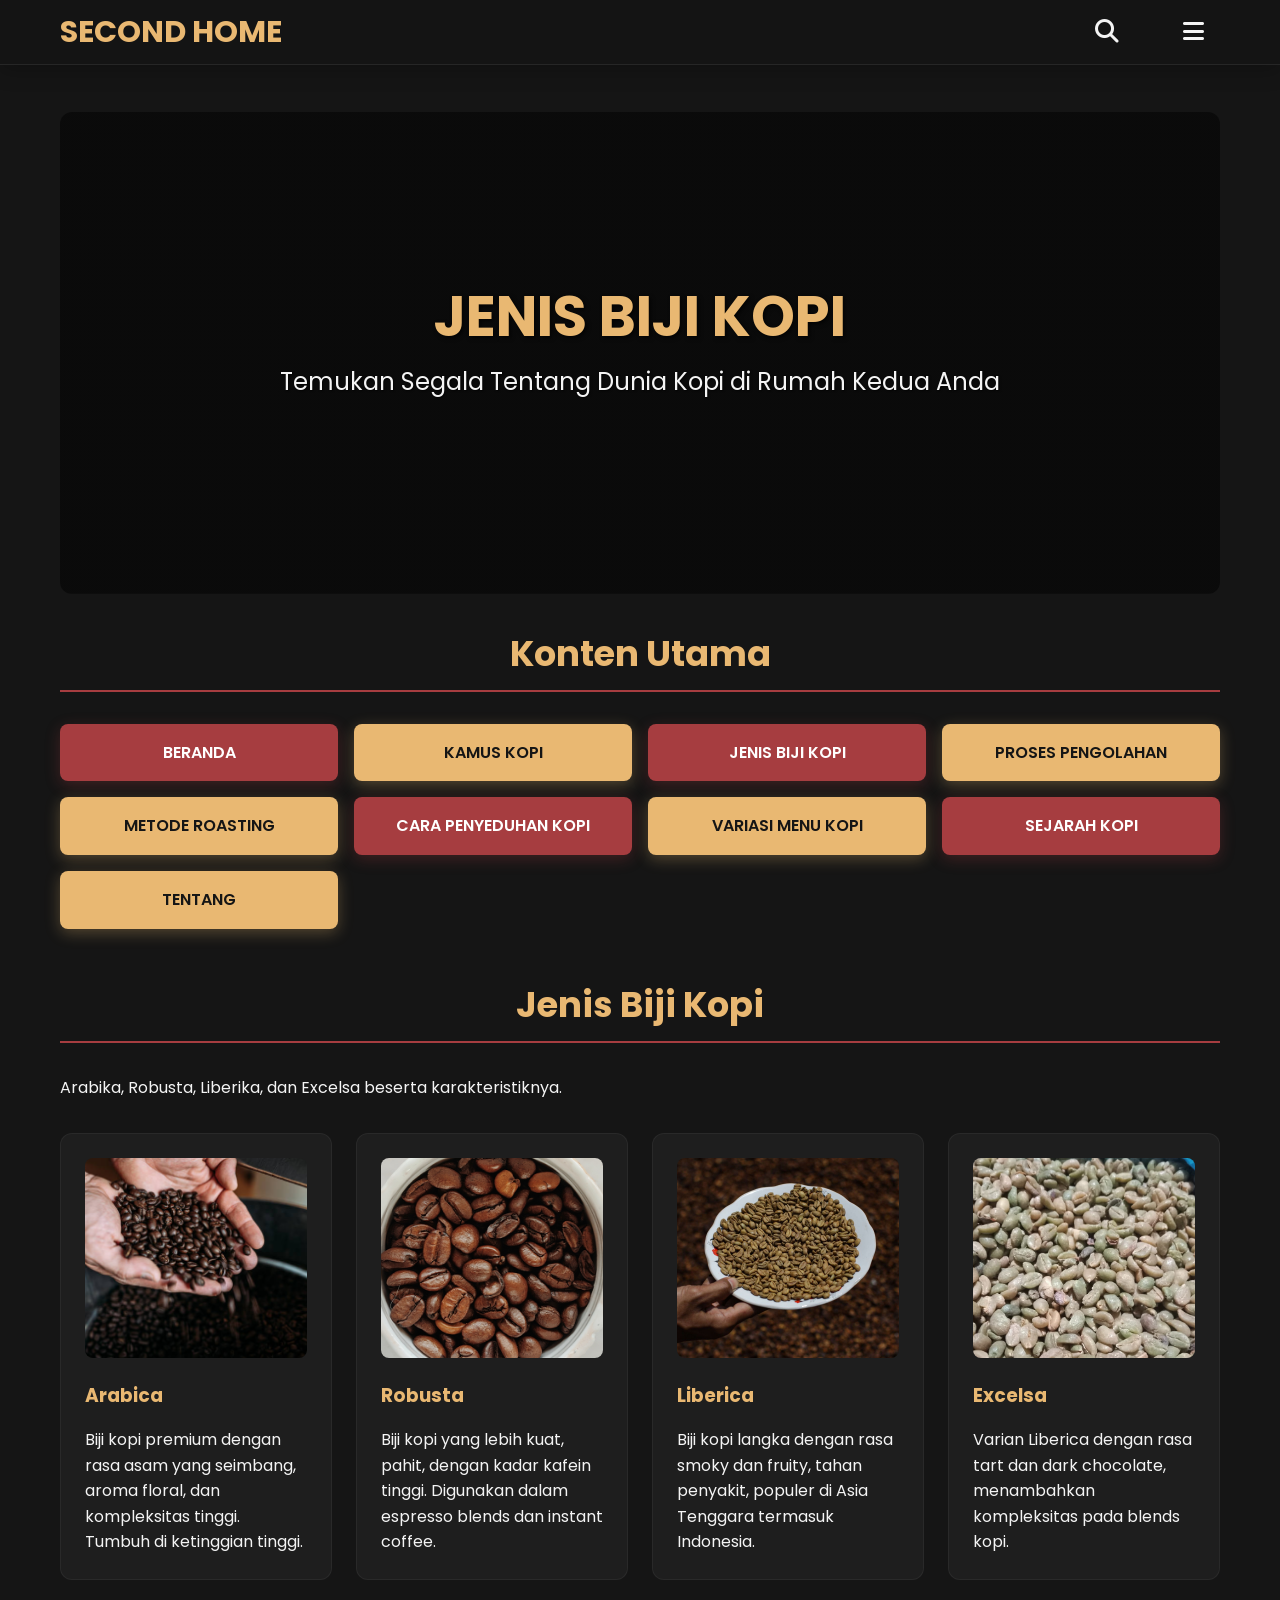
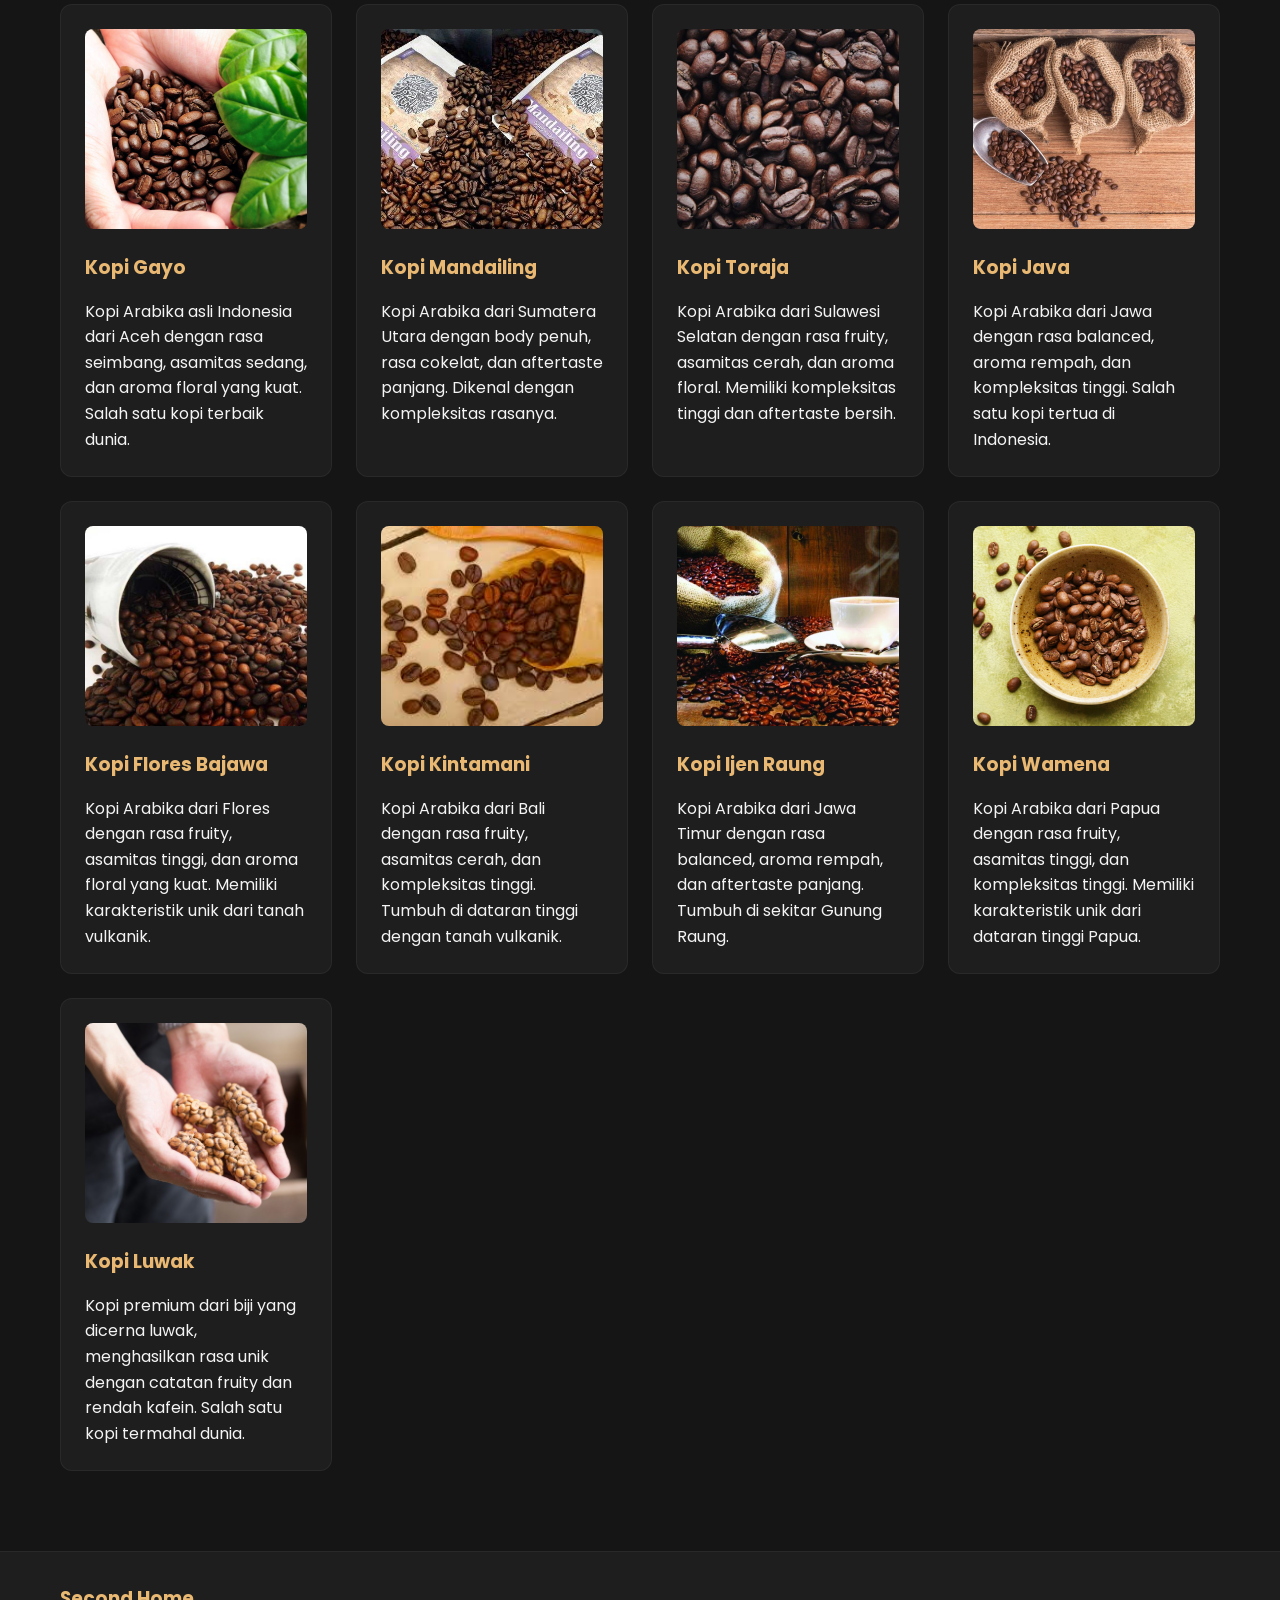
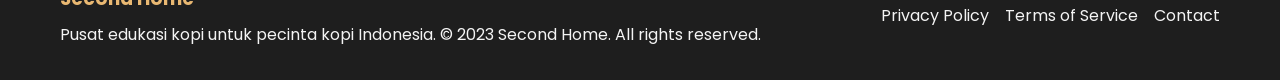
==== commit f5d45855: "progress" ====
--- a/biji.html
+++ b/biji.html
@@ -421,14 +421,15 @@
         <div class="features-buttons" style="text-align: center; margin-bottom: 3rem;">
             <h2 style="color: var(--accent-gold); margin-bottom: 2rem;">Konten Utama</h2>
             <div style="display: grid; grid-template-columns: repeat(4, 1fr); gap: 1rem; justify-content: center; max-width: 1200px; margin: 0 auto;">
-                <a href="beranda.html" class="feature-btn" style="background: var(--accent-red); color: white; padding: 1rem 2rem; text-decoration: none; border-radius: 8px; font-weight: 600; transition: 0.3s; box-shadow: 0 4px 15px rgba(166, 61, 64, 0.3);">BERANDA</a>
+                <a href="index.html" class="feature-btn" style="background: var(--accent-red); color: white; padding: 1rem 2rem; text-decoration: none; border-radius: 8px; font-weight: 600; transition: 0.3s; box-shadow: 0 4px 15px rgba(166, 61, 64, 0.3);">BERANDA</a>
                 <a href="kamus.html" class="feature-btn" style="background: var(--accent-gold); color: var(--primary-dark); padding: 1rem 2rem; text-decoration: none; border-radius: 8px; font-weight: 600; transition: 0.3s; box-shadow: 0 4px 15px rgba(233, 184, 114, 0.3);">KAMUS KOPI</a>
                 <a href="biji.html" class="feature-btn" style="background: var(--accent-red); color: white; padding: 1rem 2rem; text-decoration: none; border-radius: 8px; font-weight: 600; transition: 0.3s; box-shadow: 0 4px 15px rgba(166, 61, 64, 0.3);">JENIS BIJI KOPI</a>
                 <a href="proses.html" class="feature-btn" style="background: var(--accent-gold); color: var(--primary-dark); padding: 1rem 2rem; text-decoration: none; border-radius: 8px; font-weight: 600; transition: 0.3s; box-shadow: 0 4px 15px rgba(233, 184, 114, 0.3);">PROSES PENGOLAHAN</a>
                 <a href="roasting.html" class="feature-btn" style="background: var(--accent-gold); color: var(--primary-dark); padding: 1rem 2rem; text-decoration: none; border-radius: 8px; font-weight: 600; transition: 0.3s; box-shadow: 0 4px 15px rgba(233, 184, 114, 0.3);">METODE ROASTING</a>
                 <a href="seduh.html" class="feature-btn" style="background: var(--accent-red); color: white; padding: 1rem 2rem; text-decoration: none; border-radius: 8px; font-weight: 600; transition: 0.3s; box-shadow: 0 4px 15px rgba(166, 61, 64, 0.3);">CARA PENYEDUHAN KOPI</a>
-                <a href="menu.html" class="feature-btn" style="background: var(--accent-gold); color: var(--primary-dark); padding: 1rem 2rem; text-decoration: none; border-radius: 8px; font-weight: 600; transition: 0.3s; box-shadow: 0 4px 15px rgba(233, 184, 114, 0.3);">VARIASI MENU KOPI</a>
-                <a href="seduh.html" class="feature-btn" style="background: var(--accent-red); color: white; padding: 1rem 2rem; text-decoration: none; border-radius: 8px; font-weight: 600; transition: 0.3s; box-shadow: 0 4px 15px rgba(166, 61, 64, 0.3);">TENTANG</a>
+                    <a href="menu.html" class="feature-btn" style="background: var(--accent-gold); color: var(--primary-dark); padding: 1rem 2rem; text-decoration: none; border-radius: 8px; font-weight: 600; transition: 0.3s; box-shadow: 0 4px 15px rgba(233, 184, 114, 0.3);">VARIASI MENU KOPI</a>
+                    <a href="sejarah.html" class="feature-btn" style="background: var(--accent-red); color: white; padding: 1rem 2rem; text-decoration: none; border-radius: 8px; font-weight: 600; transition: 0.3s; box-shadow: 0 4px 15px rgba(166, 61, 64, 0.3);">SEJARAH KOPI</a>
+                    <a href="tentang.html" class="feature-btn" style="background: var(--accent-gold); color: var(--primary-dark); padding: 1rem 2rem; text-decoration: none; border-radius: 8px; font-weight: 600; transition: 0.3s; box-shadow: 0 4px 15px rgba(233, 184, 114, 0.3);">TENTANG</a>
             </div>
         </div>
 
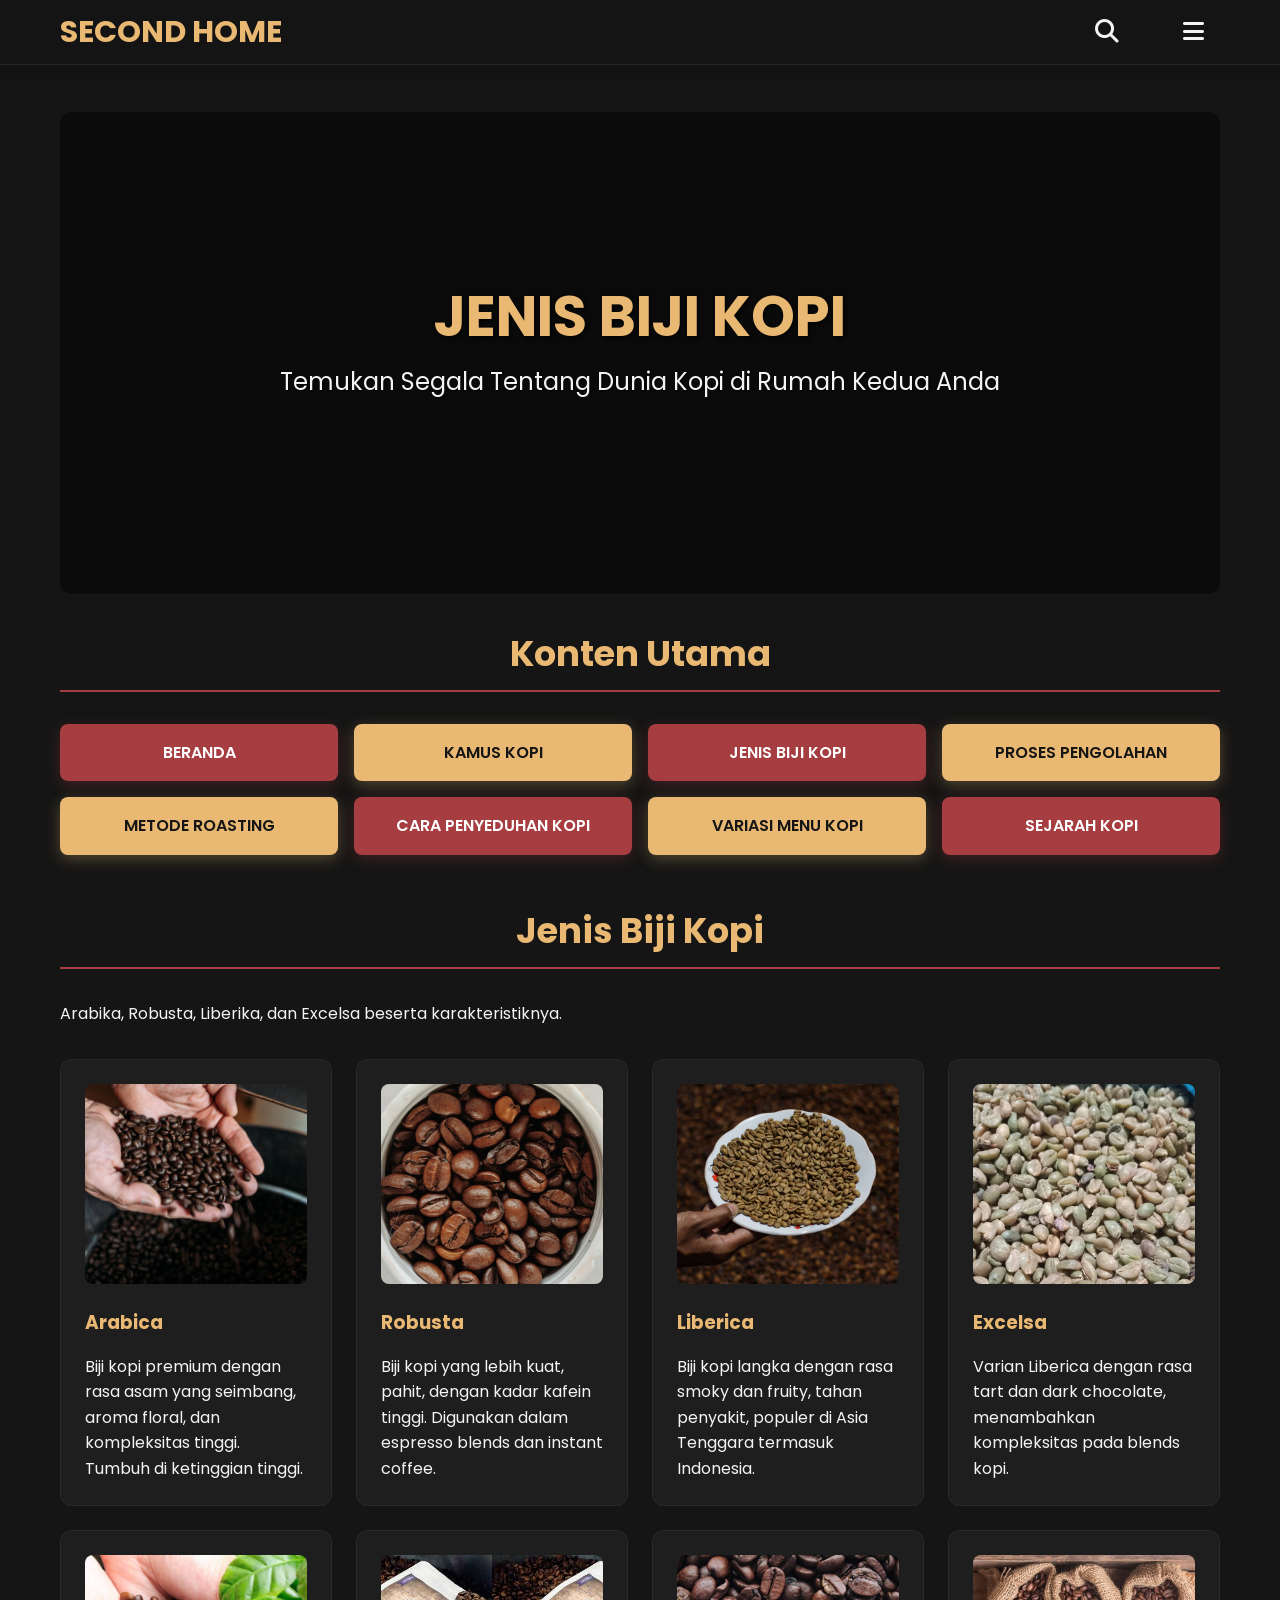
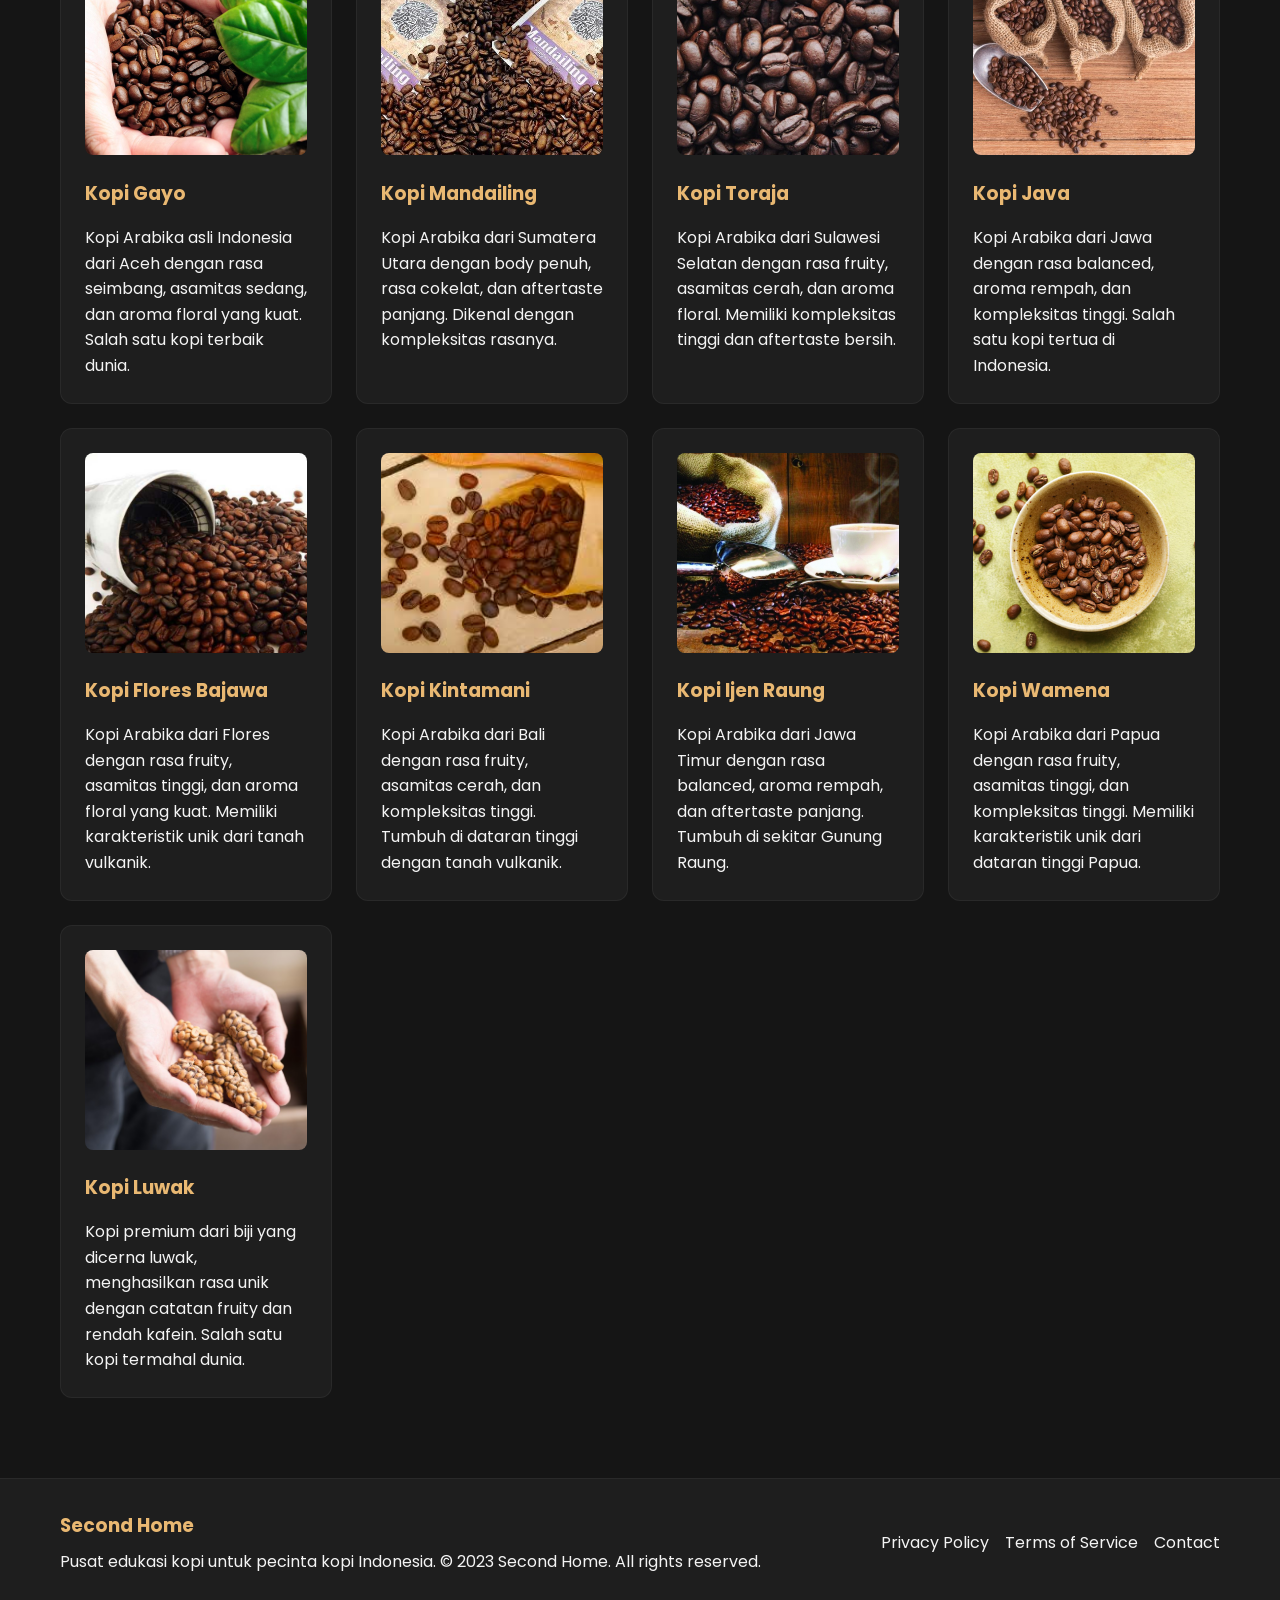
==== commit 96bdb487: "progress" ====
--- a/biji.html
+++ b/biji.html
@@ -179,6 +179,126 @@
 
         .footer-links a:hover {
             color: var(--accent-gold);
+        }
+
+        /* Search Bar Styles */
+        .search-bar {
+            position: fixed;
+            top: 80px;
+            left: 0;
+            right: 0;
+            background: var(--primary-dark);
+            padding: 1rem;
+            display: none;
+            z-index: 1000;
+            border-bottom: 1px solid rgba(255,255,255,0.08);
+            box-shadow: 0 4px 20px rgba(0,0,0,0.25);
+        }
+
+        .search-bar input {
+            width: 100%;
+            padding: 0.75rem;
+            border: 1px solid var(--accent-gold);
+            border-radius: 8px;
+            background: var(--bg-section);
+            color: var(--text-light);
+            font-size: 1rem;
+        }
+
+        .search-bar input::placeholder {
+            color: rgba(244, 244, 244, 0.7);
+        }
+
+        .search-bar button {
+            position: absolute;
+            right: 1.5rem;
+            top: 50%;
+            transform: translateY(-50%);
+            background: none;
+            border: none;
+            color: var(--text-light);
+            font-size: 1.2rem;
+            cursor: pointer;
+        }
+
+        /* Dropdown Menu Styles */
+        .dropdown-menu {
+            position: absolute;
+            top: 80px;
+            right: 20px;
+            background: var(--primary-dark);
+            border: 1px solid rgba(255,255,255,0.08);
+            border-radius: 8px;
+            box-shadow: 0 8px 32px rgba(0,0,0,0.3);
+            display: none;
+            z-index: 1000;
+            min-width: 200px;
+        }
+
+        .dropdown-menu ul {
+            list-style: none;
+            margin: 0;
+            padding: 0;
+        }
+
+        .dropdown-menu li {
+            border-bottom: 1px solid rgba(255,255,255,0.05);
+        }
+
+        .dropdown-menu li:last-child {
+            border-bottom: none;
+        }
+
+        .dropdown-menu a {
+            display: block;
+            padding: 1rem;
+            color: var(--text-light);
+            text-decoration: none;
+            transition: background-color 0.3s;
+        }
+
+        .dropdown-menu a:hover {
+            background-color: var(--accent-red);
+        }
+
+        /* Loading Animation Styles */
+        .loading-overlay {
+            position: fixed;
+            top: 0;
+            left: 0;
+            width: 100%;
+            height: 100%;
+            background-color: rgba(21, 21, 21, 0.9);
+            display: none;
+            justify-content: center;
+            align-items: center;
+            z-index: 9999;
+            backdrop-filter: blur(5px);
+        }
+
+        .loading-spinner {
+            text-align: center;
+            color: var(--accent-gold);
+        }
+
+        .spinner {
+            width: 50px;
+            height: 50px;
+            border: 4px solid rgba(233, 184, 114, 0.3);
+            border-top: 4px solid var(--accent-gold);
+            border-radius: 50%;
+            animation: spin 1s linear infinite;
+            margin: 0 auto 1rem;
+        }
+
+        @keyframes spin {
+            0% { transform: rotate(0deg); }
+            100% { transform: rotate(360deg); }
+        }
+
+        .loading-spinner p {
+            font-size: 1.2rem;
+            margin: 0;
         }
 
         /* Mobile Menu Styles */
@@ -383,9 +503,38 @@
             <i class="fas fa-bars"></i>
         </button>
     </div>
-</header>
-
-<!-- Mobile Menu -->
+    <!-- Loading Animation -->
+    <div class="loading-overlay" id="loadingOverlay">
+        <div class="loading-spinner">
+            <div class="spinner"></div>
+            <p>Loading...</p>
+        </div>
+    </div>
+
+    </header>
+
+    <!-- Search Bar -->
+    <div class="search-bar" id="searchBar">
+        <input type="text" id="searchInput" placeholder="Cari di Second Home...">
+        <button id="searchClose"><i class="fas fa-times"></i></button>
+    </div>
+
+    <!-- Dropdown Menu -->
+    <div class="dropdown-menu" id="dropdownMenu">
+        <ul>
+            <li><a href="index.html">BERANDA</a></li>
+            <li><a href="kamus.html">KAMUS KOPI</a></li>
+            <li><a href="biji.html">JENIS BIJI KOPI</a></li>
+            <li><a href="proses.html">PROSES PENGOLAHAN</a></li>
+            <li><a href="roasting.html">METODE ROASTING</a></li>
+            <li><a href="seduh.html">METODE PENYEDUHAN</a></li>
+            <li><a href="menu.html">VARIASI MENU KOPI</a></li>
+            <li><a href="sejarah.html">SEJARAH KOPI</a></li>
+            <li><a href="tentang.html">TENTANG</a></li>
+        </ul>
+    </div>
+
+    <!-- Mobile Menu -->
 <div class="mobile-menu" id="mobileMenu">
     <div class="mobile-menu-header">
         <h3 style="color: var(--accent-gold);">Menu</h3>
@@ -421,15 +570,15 @@
         <div class="features-buttons" style="text-align: center; margin-bottom: 3rem;">
             <h2 style="color: var(--accent-gold); margin-bottom: 2rem;">Konten Utama</h2>
             <div style="display: grid; grid-template-columns: repeat(4, 1fr); gap: 1rem; justify-content: center; max-width: 1200px; margin: 0 auto;">
-                <a href="index.html" class="feature-btn" style="background: var(--accent-red); color: white; padding: 1rem 2rem; text-decoration: none; border-radius: 8px; font-weight: 600; transition: 0.3s; box-shadow: 0 4px 15px rgba(166, 61, 64, 0.3);">BERANDA</a>
-                <a href="kamus.html" class="feature-btn" style="background: var(--accent-gold); color: var(--primary-dark); padding: 1rem 2rem; text-decoration: none; border-radius: 8px; font-weight: 600; transition: 0.3s; box-shadow: 0 4px 15px rgba(233, 184, 114, 0.3);">KAMUS KOPI</a>
-                <a href="biji.html" class="feature-btn" style="background: var(--accent-red); color: white; padding: 1rem 2rem; text-decoration: none; border-radius: 8px; font-weight: 600; transition: 0.3s; box-shadow: 0 4px 15px rgba(166, 61, 64, 0.3);">JENIS BIJI KOPI</a>
-                <a href="proses.html" class="feature-btn" style="background: var(--accent-gold); color: var(--primary-dark); padding: 1rem 2rem; text-decoration: none; border-radius: 8px; font-weight: 600; transition: 0.3s; box-shadow: 0 4px 15px rgba(233, 184, 114, 0.3);">PROSES PENGOLAHAN</a>
-                <a href="roasting.html" class="feature-btn" style="background: var(--accent-gold); color: var(--primary-dark); padding: 1rem 2rem; text-decoration: none; border-radius: 8px; font-weight: 600; transition: 0.3s; box-shadow: 0 4px 15px rgba(233, 184, 114, 0.3);">METODE ROASTING</a>
-                <a href="seduh.html" class="feature-btn" style="background: var(--accent-red); color: white; padding: 1rem 2rem; text-decoration: none; border-radius: 8px; font-weight: 600; transition: 0.3s; box-shadow: 0 4px 15px rgba(166, 61, 64, 0.3);">CARA PENYEDUHAN KOPI</a>
+                    <a href="index.html" class="feature-btn" style="background: var(--accent-red); color: white; padding: 1rem 2rem; text-decoration: none; border-radius: 8px; font-weight: 600; transition: 0.3s; box-shadow: 0 4px 15px rgba(166, 61, 64, 0.3);">BERANDA</a>
+                    <a href="kamus.html" class="feature-btn" style="background: var(--accent-gold); color: var(--primary-dark); padding: 1rem 2rem; text-decoration: none; border-radius: 8px; font-weight: 600; transition: 0.3s; box-shadow: 0 4px 15px rgba(233, 184, 114, 0.3);">KAMUS KOPI</a>
+                    <a href="biji.html" class="feature-btn" style="background: var(--accent-red); color: white; padding: 1rem 2rem; text-decoration: none; border-radius: 8px; font-weight: 600; transition: 0.3s; box-shadow: 0 4px 15px rgba(166, 61, 64, 0.3);">JENIS BIJI KOPI</a>
+                    <a href="proses.html" class="feature-btn" style="background: var(--accent-gold); color: var(--primary-dark); padding: 1rem 2rem; text-decoration: none; border-radius: 8px; font-weight: 600; transition: 0.3s; box-shadow: 0 4px 15px rgba(233, 184, 114, 0.3);">PROSES PENGOLAHAN</a>
+                    <a href="roasting.html" class="feature-btn" style="background: var(--accent-gold); color: var(--primary-dark); padding: 1rem 2rem; text-decoration: none; border-radius: 8px; font-weight: 600; transition: 0.3s; box-shadow: 0 4px 15px rgba(233, 184, 114, 0.3);">METODE ROASTING</a>
+                    <a href="seduh.html" class="feature-btn" style="background: var(--accent-red); color: white; padding: 1rem 2rem; text-decoration: none; border-radius: 8px; font-weight: 600; transition: 0.3s; box-shadow: 0 4px 15px rgba(166, 61, 64, 0.3);">CARA PENYEDUHAN KOPI</a>
                     <a href="menu.html" class="feature-btn" style="background: var(--accent-gold); color: var(--primary-dark); padding: 1rem 2rem; text-decoration: none; border-radius: 8px; font-weight: 600; transition: 0.3s; box-shadow: 0 4px 15px rgba(233, 184, 114, 0.3);">VARIASI MENU KOPI</a>
                     <a href="sejarah.html" class="feature-btn" style="background: var(--accent-red); color: white; padding: 1rem 2rem; text-decoration: none; border-radius: 8px; font-weight: 600; transition: 0.3s; box-shadow: 0 4px 15px rgba(166, 61, 64, 0.3);">SEJARAH KOPI</a>
-                    <a href="tentang.html" class="feature-btn" style="background: var(--accent-gold); color: var(--primary-dark); padding: 1rem 2rem; text-decoration: none; border-radius: 8px; font-weight: 600; transition: 0.3s; box-shadow: 0 4px 15px rgba(233, 184, 114, 0.3);">TENTANG</a>
+                    <!-- <a href="tentang.html" class="feature-btn" style="background: var(--accent-gold); color: var(--primary-dark); padding: 1rem 2rem; text-decoration: none; border-radius: 8px; font-weight: 600; transition: 0.3s; box-shadow: 0 4px 15px rgba(233, 184, 114, 0.3);">TENTANG</a> -->
             </div>
         </div>
 
